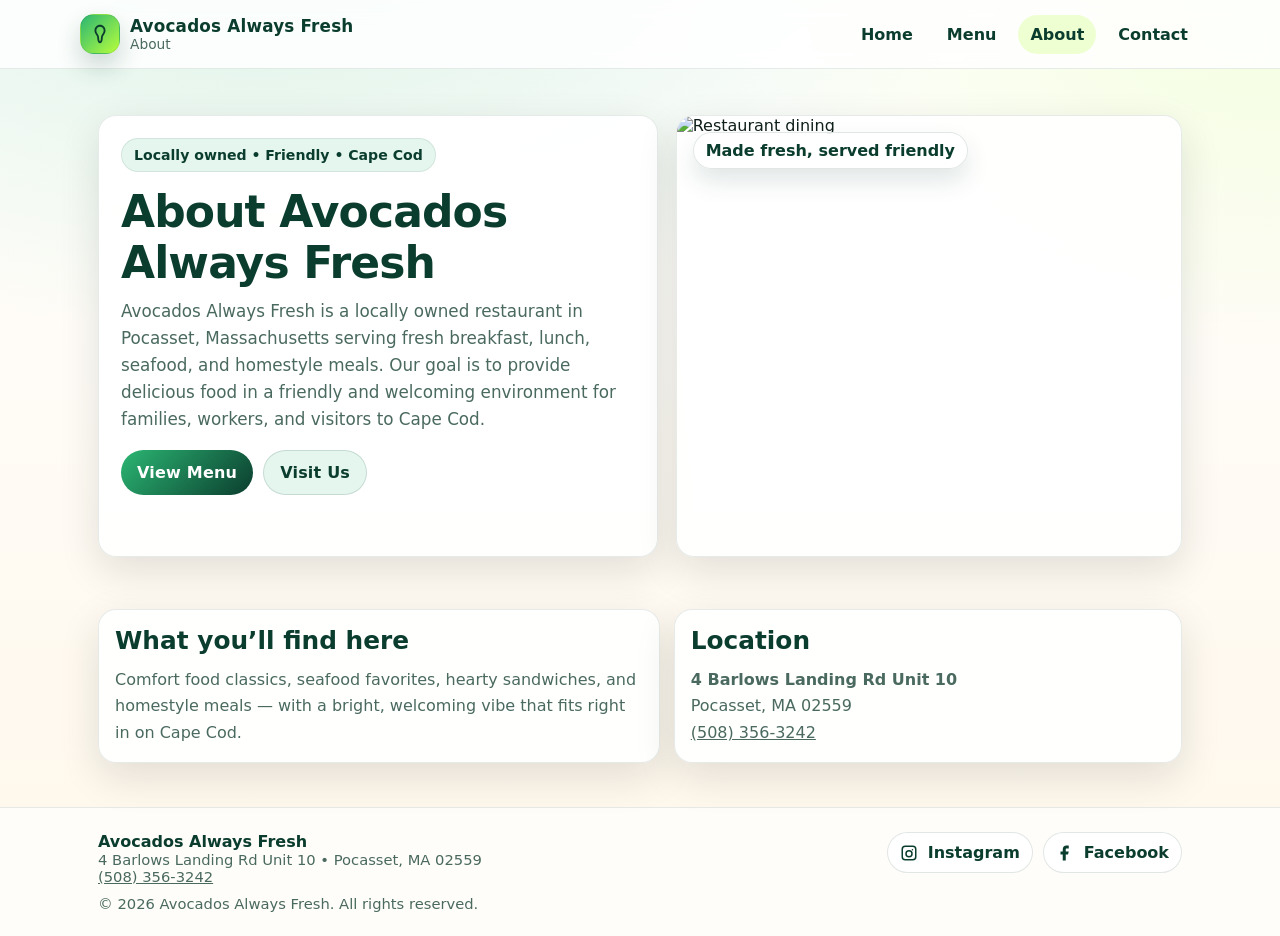
==== about.html @ b9e70e14 "Initial Avocados Always Fresh website" ====
<!doctype html>
<html lang="en">
<head>
  <meta charset="utf-8" />
  <meta name="viewport" content="width=device-width, initial-scale=1" />
  <title>About | Avocados Always Fresh</title>
  <meta name="description" content="Avocados Always Fresh is a locally owned restaurant in Pocasset, MA serving breakfast, lunch, seafood, and homestyle meals." />
  <meta name="theme-color" content="#2bb673" />
  <link rel="stylesheet" href="styles.css" />
</head>
<body>
  <header class="site-header">
    <div class="container header-inner">
      <a class="brand" href="index.html" aria-label="Avocados Always Fresh home">
        <span class="brand-mark" aria-hidden="true">
          <svg viewBox="0 0 24 24"><path d="M12 2c3.4 0 6 2.8 6 6.2 0 1.7-.7 3.3-1.7 4.6-.7.9-1.3 2.1-1.3 3.7 0 3.4-1.5 5.5-3 5.5s-3-2.1-3-5.5c0-1.6-.6-2.8-1.3-3.7C6.7 11.5 6 9.9 6 8.2 6 4.8 8.6 2 12 2zm0 2C9.7 4 8 5.8 8 8.2c0 1.3.6 2.5 1.3 3.4 1 1.3 1.7 2.9 1.7 4.9 0 2.1.8 3.5 1 3.5s1-1.4 1-3.5c0-2 .7-3.6 1.7-4.9.7-.9 1.3-2.1 1.3-3.4C16 5.8 14.3 4 12 4z"/></svg>
        </span>
        <span class="brand-title"><strong>Avocados Always Fresh</strong><span>About</span></span>
      </a>

      <nav class="nav" aria-label="Primary">
        <ul>
          <li><a data-nav href="index.html">Home</a></li>
          <li><a data-nav href="menu.html">Menu</a></li>
          <li><a data-nav href="about.html">About</a></li>
          <li><a data-nav href="contact.html">Contact</a></li>
        </ul>
      </nav>

      <button class="nav-toggle" aria-label="Open menu" aria-expanded="false">
        <svg viewBox="0 0 24 24"><path d="M4 7h16v2H4V7zm0 8h16v2H4v-2zm0-4h16v2H4v-2z"/></svg>
      </button>
    </div>

    <div class="nav-drawer" role="dialog" aria-label="Mobile navigation">
      <div class="container drawer-inner">
        <a data-nav href="index.html">Home</a>
        <a data-nav href="menu.html">Menu</a>
        <a data-nav href="about.html">About</a>
        <a data-nav href="contact.html">Contact</a>
      </div>
    </div>
  </header>

  <main>
    <section class="hero">
      <div class="container hero-grid">
        <div class="card">
          <div class="hero-copy">
            <div class="kicker">Locally owned • Friendly • Cape Cod</div>
            <h1 class="h1">About Avocados Always Fresh</h1>
            <p class="lede">Avocados Always Fresh is a locally owned restaurant in Pocasset, Massachusetts serving fresh breakfast, lunch, seafood, and homestyle meals. Our goal is to provide delicious food in a friendly and welcoming environment for families, workers, and visitors to Cape Cod.</p>
            <div class="btn-row">
              <a class="btn btn-primary" href="menu.html">View Menu</a>
              <a class="btn btn-ghost" href="contact.html">Visit Us</a>
            </div>
          </div>
        </div>
        <div class="card hero-media hero-media-wrap">
          <div class="badge">Made fresh, served friendly</div>
          <img loading="eager" alt="Restaurant dining" src="https://source.unsplash.com/featured/1200x900?restaurant,diner" />
        </div>
      </div>
    </section>

    <section class="section">
      <div class="container split">
        <div class="card card-pad">
          <h2>What you’ll find here</h2>
          <p>Comfort food classics, seafood favorites, hearty sandwiches, and homestyle meals — with a bright, welcoming vibe that fits right in on Cape Cod.</p>
        </div>
        <div class="card card-pad">
          <h2>Location</h2>
          <p><strong>4 Barlows Landing Rd Unit 10</strong><br>Pocasset, MA 02559<br><a href="tel:+15083563242">(508) 356-3242</a></p>
        </div>
      </div>
    </section>
  </main>

  <footer class="site-footer">
    <div class="container footer-inner">
      <div class="footer-meta">
        <strong>Avocados Always Fresh</strong>
        <div class="smallprint">4 Barlows Landing Rd Unit 10 • Pocasset, MA 02559</div>
        <div class="smallprint"><a href="tel:+15083563242">(508) 356-3242</a></div>
      </div>
      <div class="footer-links" aria-label="Social links">
        <a class="icon-btn" href="#" aria-label="Instagram (placeholder)">
          <svg viewBox="0 0 24 24"><path d="M7 2h10a5 5 0 0 1 5 5v10a5 5 0 0 1-5 5H7a5 5 0 0 1-5-5V7a5 5 0 0 1 5-5zm10 2H7a3 3 0 0 0-3 3v10a3 3 0 0 0 3 3h10a3 3 0 0 0 3-3V7a3 3 0 0 0-3-3zm-5 4a5 5 0 1 1 0 10 5 5 0  0 1 0-10zm0 2a3 3 0 1 0 0 6 3 3 0 0 0 0-6zm5.6-2.2a1 1 0 1 1-2 0 1 1 0 0 1 2 0z"/></svg>
          Instagram
        </a>
        <a class="icon-btn" href="#" aria-label="Facebook (placeholder)">
          <svg viewBox="0 0 24 24"><path d="M13 22v-8h3l1-4h-4V7.5c0-1.1.4-1.5 1.5-1.5H17V2h-3c-3.1 0-5 1.9-5 5.3V10H6v4h3v8h4z"/></svg>
          Facebook
        </a>
      </div>
    </div>
    <div class="container" style="margin-top:10px">
      <div class="smallprint">© <span id="y"></span> Avocados Always Fresh. All rights reserved.</div>
    </div>
  </footer>

  <script>document.getElementById('y').textContent = new Date().getFullYear();</script>
  <script src="script.js"></script>
</body>
</html>
---- styles.css ----
/* Avocados Always Fresh — Cape Cod casual restaurant */
:root{
  --green:#2bb673;
  --deep:#0b3d2e;
  --mint:#d9fff0;
  --lime:#b7ff3c;
  --white:#ffffff;
  --sand:#fff7ea;
  --ink:#0f1f1a;
  --muted:#4a6a5f;
  --card: rgba(255,255,255,.92);
  --shadow: 0 14px 40px rgba(15,31,26,.12);
  --radius: 18px;
  --max: 1120px;
}
*{box-sizing:border-box}
html{scroll-behavior:smooth}
body{
  margin:0;
  font-family: ui-sans-serif, system-ui, -apple-system, Segoe UI, Roboto, Helvetica, Arial;
  color:var(--ink);
  background:
    radial-gradient(1200px 700px at 20% -10%, rgba(43,182,115,.18), transparent 62%),
    radial-gradient(900px 600px at 100% 0%, rgba(183,255,60,.16), transparent 60%),
    linear-gradient(180deg, var(--white), var(--sand));
}
img{max-width:100%; height:auto; display:block}
a{color:inherit}
.container{max-width:var(--max); margin:0 auto; padding:0 18px}

/* Header */
.site-header{
  position:sticky; top:0; z-index:50;
  background: rgba(255,255,255,.82);
  backdrop-filter: blur(10px);
  border-bottom: 1px solid rgba(11,61,46,.10);
}
.header-inner{display:flex; align-items:center; justify-content:space-between; gap:14px; padding:14px 0}
.brand{display:flex; gap:10px; align-items:center; text-decoration:none}
.brand-mark{
  width:40px; height:40px; border-radius:14px;
  background: linear-gradient(135deg, var(--green), var(--lime));
  box-shadow: 0 12px 24px rgba(11,61,46,.20);
  display:grid; place-items:center;
  border:1px solid rgba(11,61,46,.10);
}
.brand-mark svg{width:22px; height:22px; fill:var(--deep)}
.brand-title strong{display:block; font-size:1.05rem; letter-spacing:.2px; color:var(--deep)}
.brand-title span{display:block; font-size:.86rem; color:var(--muted)}

.nav-toggle{
  width:44px; height:44px;
  border-radius:14px;
  border:1px solid rgba(11,61,46,.14);
  background:#fff;
  box-shadow: 0 10px 22px rgba(11,61,46,.08);
  display:inline-flex; align-items:center; justify-content:center;
}
.nav-toggle svg{width:22px; height:22px; fill:var(--deep)}

.nav{display:none}
.nav ul{margin:0; padding:0; list-style:none; display:flex; gap:10px; align-items:center}
.nav a{
  text-decoration:none;
  display:inline-flex; align-items:center; gap:8px;
  padding:10px 12px;
  border-radius:999px;
  font-weight:800;
  color:var(--deep);
}
.nav a:hover{background: rgba(43,182,115,.12)}
.nav a[aria-current="page"]{background: rgba(183,255,60,.22)}

.nav-drawer{display:none; border-top:1px solid rgba(11,61,46,.10); background: rgba(255,255,255,.94)}
.nav-drawer.open{display:block}
.nav-drawer .drawer-inner{padding:10px 0 14px}
.nav-drawer a{display:block; padding:14px 10px; border-radius:14px; text-decoration:none; font-weight:800; color:var(--deep)}
.nav-drawer a:hover{background: rgba(43,182,115,.12)}

@media (min-width: 860px){
  .nav{display:block}
  .nav-toggle{display:none}
  .nav-drawer{display:none !important}
}

/* Hero */
.hero{padding:34px 0 18px}
.hero-grid{display:grid; grid-template-columns:1fr; gap:18px; align-items:stretch}
.card{
  background: var(--card);
  border:1px solid rgba(11,61,46,.10);
  border-radius: var(--radius);
  box-shadow: var(--shadow);
}
.hero-copy{padding:22px}
.kicker{
  display:inline-flex; align-items:center; gap:10px;
  padding:8px 12px;
  border-radius:999px;
  background: rgba(43,182,115,.12);
  border:1px solid rgba(11,61,46,.09);
  color:var(--deep);
  font-weight:900;
  font-size:.88rem;
}
.h1{margin:14px 0 10px; font-size:2.25rem; letter-spacing:-.02em; color:var(--deep)}
.lede{margin:0 0 18px; color:var(--muted); line-height:1.6; font-size:1.05rem}

.btn-row{display:flex; flex-wrap:wrap; gap:10px}
.btn{
  appearance:none; border:0; cursor:pointer;
  display:inline-flex; align-items:center; justify-content:center;
  padding:12px 16px;
  border-radius:999px;
  text-decoration:none;
  font-weight:900;
  letter-spacing:.2px;
  transition: transform .06s ease, filter .15s ease, background .15s ease;
}
.btn:active{transform: translateY(1px)}
.btn-primary{background: linear-gradient(135deg, var(--green), var(--deep)); color:#fff}
.btn-primary:hover{filter: brightness(1.05)}
.btn-ghost{background: rgba(43,182,115,.12); border:1px solid rgba(11,61,46,.14); color:var(--deep)}
.btn-ghost:hover{background: rgba(43,182,115,.18)}

.hero-media{overflow:hidden}
.hero-media img{width:100%; height:100%; object-fit:cover; min-height:320px}
.hero-media .badge{
  position:absolute; left:16px; top:16px;
  background: rgba(255,255,255,.92);
  border:1px solid rgba(11,61,46,.12);
  border-radius:999px;
  padding:8px 12px;
  font-weight:900;
  color:var(--deep);
  box-shadow: 0 12px 24px rgba(11,61,46,.12);
}
.hero-media-wrap{position:relative}

@media (min-width: 920px){
  .hero{padding:46px 0 22px}
  .hero-grid{grid-template-columns: 1.05fr .95fr}
  .h1{font-size:2.75rem}
  .hero-media img{min-height: 440px}
}

/* Sections */
.section{padding:18px 0}
.section h2{margin:0 0 12px; font-size:1.55rem; color:var(--deep)}
.section p{margin:0; color:var(--muted); line-height:1.65}

.cards{display:grid; grid-template-columns:1fr; gap:12px; margin-top:12px}
.card-pad{padding:16px}
.card h3{margin:0 0 6px; color:var(--deep); font-size:1.08rem}
.small{font-size:.96rem}

@media (min-width: 820px){
  .cards{grid-template-columns: repeat(3, 1fr)}
}

/* Menu */
.menu-grid{display:grid; grid-template-columns:1fr; gap:14px; margin-top:12px}
.menu-group header{display:flex; justify-content:space-between; align-items:baseline; gap:10px; margin-bottom:10px}
.menu-group header h3{margin:0; color:var(--deep); font-size:1.12rem}
.menu-group header span{color:var(--muted); font-weight:800; font-size:.92rem}
.menu-list{margin:0; padding:0; list-style:none; display:grid; grid-template-columns:1fr; gap:8px}
.menu-item{
  padding:10px 12px;
  border-radius:14px;
  background: rgba(217,255,240,.55);
  border:1px solid rgba(11,61,46,.08);
  display:flex; align-items:center; justify-content:space-between; gap:12px;
}
.menu-item strong{color:var(--ink)}
.menu-item em{font-style:normal; color:var(--muted); font-weight:900}
@media (min-width: 920px){
  .menu-grid{grid-template-columns: repeat(2, 1fr)}
}

/* Map */
.map-embed{width:100%; aspect-ratio: 16/10; border:0; border-radius: var(--radius); box-shadow: var(--shadow)}

/* Form */
form{display:grid; gap:10px; margin-top:10px}
label{font-weight:900; color:var(--deep)}
input, textarea{
  width:100%;
  padding:12px;
  border-radius:14px;
  border:1px solid rgba(11,61,46,.14);
  background: rgba(255,255,255,.95);
  font: inherit;
}
textarea{min-height:120px; resize:vertical}
.form-row{display:grid; gap:10px}
@media (min-width: 720px){
  .form-row{grid-template-columns: 1fr 1fr}
}

/* Footer */
.site-footer{margin-top:26px; padding:24px 0; border-top:1px solid rgba(11,61,46,.10); background: rgba(255,255,255,.72)}
.footer-inner{display:flex; flex-direction:column; gap:14px}
.footer-meta strong{color:var(--deep)}
.footer-links{display:flex; flex-wrap:wrap; gap:10px}
.icon-btn{
  display:inline-flex; align-items:center; gap:10px;
  padding:10px 12px;
  border-radius:999px;
  border:1px solid rgba(11,61,46,.12);
  background:#fff;
  text-decoration:none;
  font-weight:900;
  color:var(--deep);
}
.icon-btn svg{width:18px; height:18px; fill:var(--deep)}
.smallprint{color:var(--muted); font-size:.92rem}

@media (min-width: 920px){
  .footer-inner{flex-direction:row; align-items:flex-start; justify-content:space-between}
  .footer-meta{max-width:560px}
}

/* Utility */
.split{display:grid; grid-template-columns:1fr; gap:14px; margin-top:12px}
@media (min-width: 920px){
  .split{grid-template-columns: 1.05fr .95fr}
}
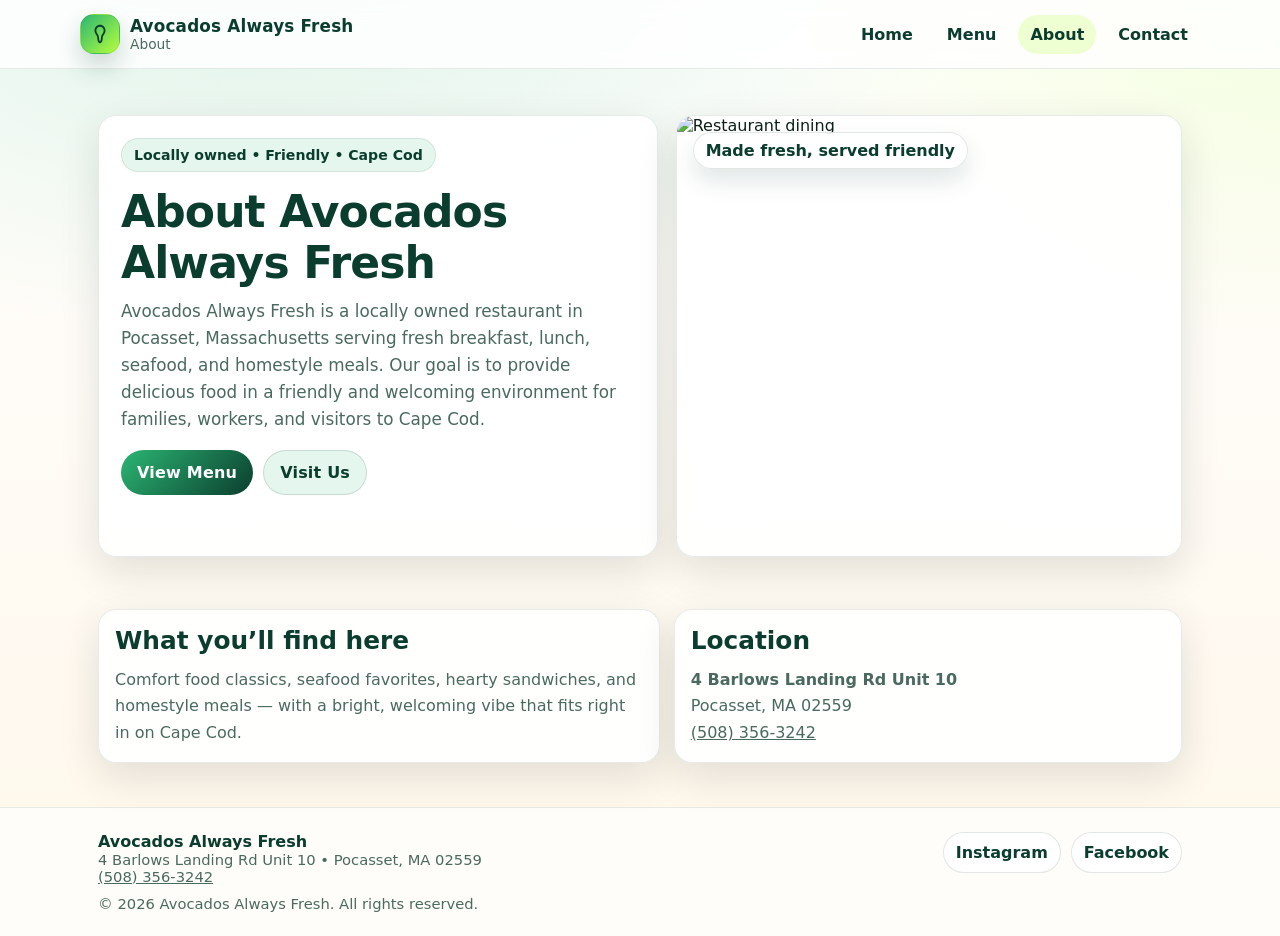
==== commit 4ce308d9: "Replace placeholder social links with actual URLs Updated social media links in the footer to point " ====
--- a/about.html
+++ b/about.html
@@ -84,16 +84,23 @@
         <div class="smallprint">4 Barlows Landing Rd Unit 10 • Pocasset, MA 02559</div>
         <div class="smallprint"><a href="tel:+15083563242">(508) 356-3242</a></div>
       </div>
-      <div class="footer-links" aria-label="Social links">
-        <a class="icon-btn" href="#" aria-label="Instagram (placeholder)">
-          <svg viewBox="0 0 24 24"><path d="M7 2h10a5 5 0 0 1 5 5v10a5 5 0 0 1-5 5H7a5 5 0 0 1-5-5V7a5 5 0 0 1 5-5zm10 2H7a3 3 0 0 0-3 3v10a3 3 0 0 0 3 3h10a3 3 0 0 0 3-3V7a3 3 0 0 0-3-3zm-5 4a5 5 0 1 1 0 10 5 5 0  0 1 0-10zm0 2a3 3 0 1 0 0 6 3 3 0 0 0 0-6zm5.6-2.2a1 1 0 1 1-2 0 1 1 0 0 1 2 0z"/></svg>
-          Instagram
-        </a>
-        <a class="icon-btn" href="#" aria-label="Facebook (placeholder)">
-          <svg viewBox="0 0 24 24"><path d="M13 22v-8h3l1-4h-4V7.5c0-1.1.4-1.5 1.5-1.5H17V2h-3c-3.1 0-5 1.9-5 5.3V10H6v4h3v8h4z"/></svg>
-          Facebook
-        </a>
-      </div>
+    <div class="footer-links" aria-label="Social links">
+
+  <a class="icon-btn"
+     href="https://www.instagram.com/avocadoscapecod/"
+     target="_blank"
+     rel="noopener noreferrer">
+    Instagram
+  </a>
+
+  <a class="icon-btn"
+     href="https://www.facebook.com/p/Avocados-Cape-Cod-100057155391975/"
+     target="_blank"
+     rel="noopener noreferrer">
+    Facebook
+  </a>
+
+</div>
     </div>
     <div class="container" style="margin-top:10px">
       <div class="smallprint">© <span id="y"></span> Avocados Always Fresh. All rights reserved.</div>
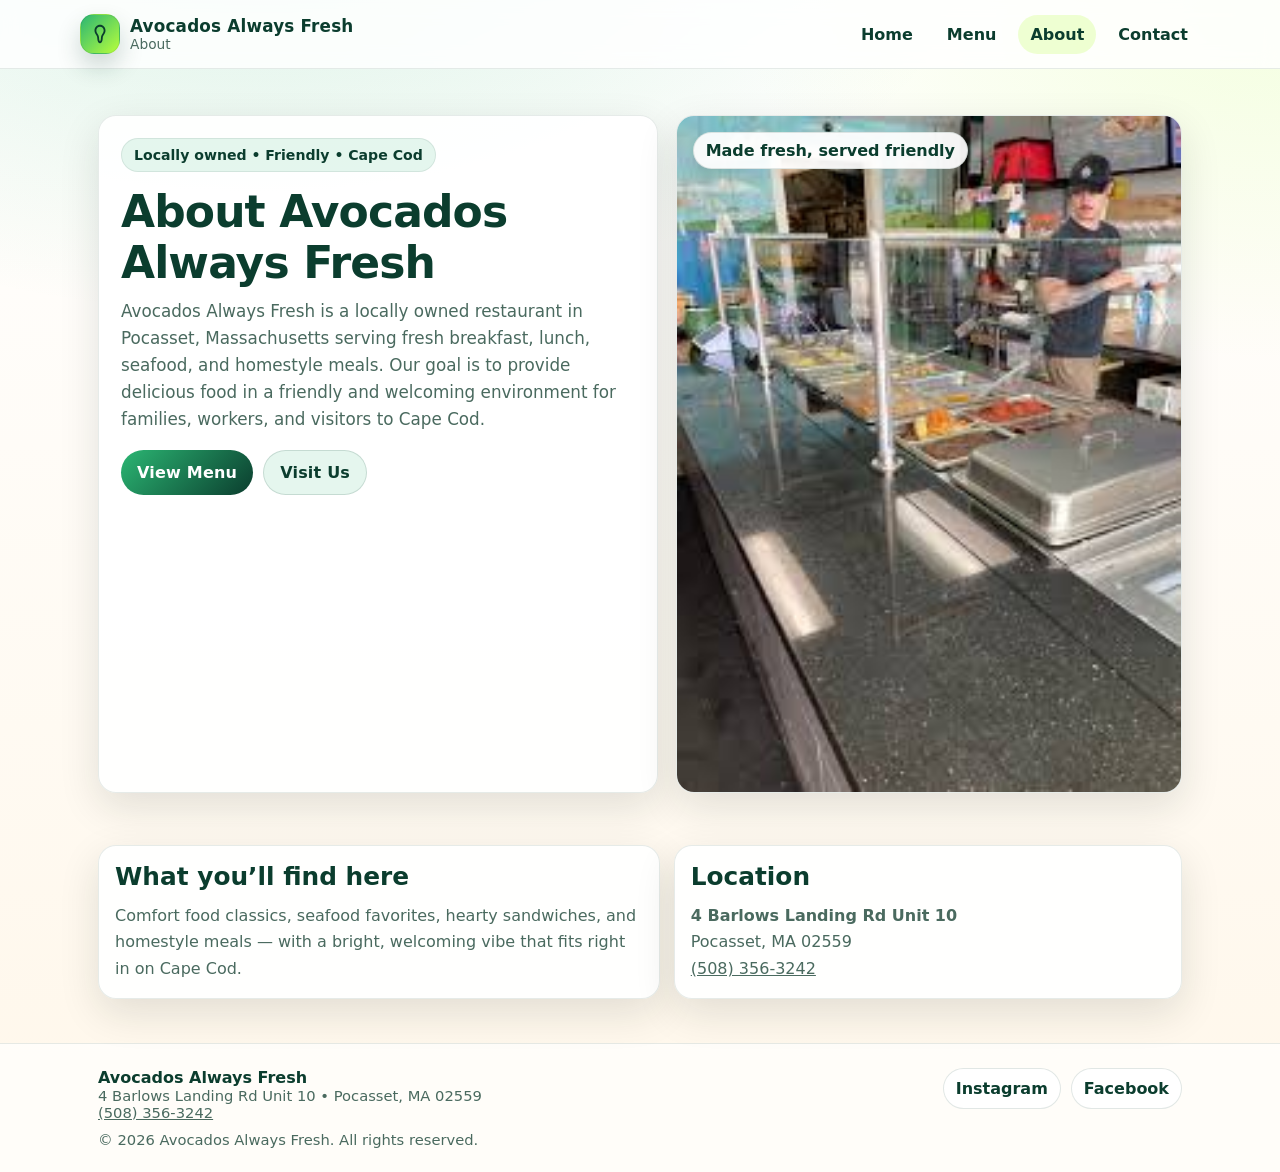
==== commit e8270404: "Use local assets for all hero images and preserve aspect ratio" ====
--- a/about.html
+++ b/about.html
@@ -58,7 +58,7 @@
         </div>
         <div class="card hero-media hero-media-wrap">
           <div class="badge">Made fresh, served friendly</div>
-          <img loading="eager" alt="Restaurant dining" src="https://source.unsplash.com/featured/1200x900?restaurant,diner" />
+          <img loading="eager" alt="Avocados Always Fresh" src="assets/img/contact-hero.jpg" />
         </div>
       </div>
     </section>
--- a/styles.css
+++ b/styles.css
@@ -124,7 +124,7 @@
 .btn-ghost:hover{background: rgba(43,182,115,.18)}
 
 .hero-media{overflow:hidden}
-.hero-media img{width:100%; height:100%; object-fit:cover; min-height:320px}
+.hero-media img{width:100%; height:auto; object-fit:contain}
 .hero-media .badge{
   position:absolute; left:16px; top:16px;
   background: rgba(255,255,255,.92);
@@ -141,8 +141,8 @@
   .hero{padding:46px 0 22px}
   .hero-grid{grid-template-columns: 1.05fr .95fr}
   .h1{font-size:2.75rem}
-  .hero-media img{min-height: 440px}
-}
+}
+
 
 /* Sections */
 .section{padding:18px 0}
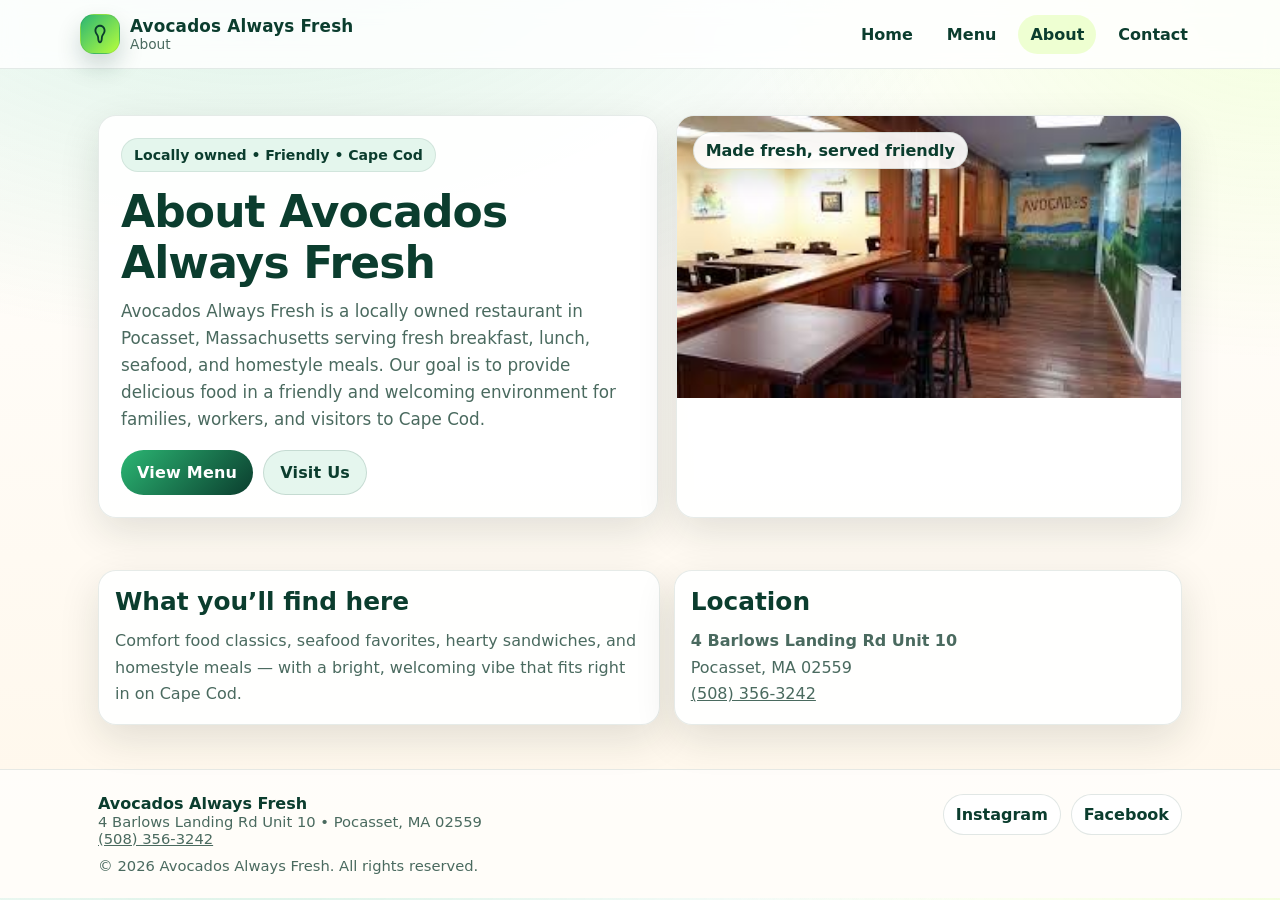
==== commit 4df44dee: "Update hero image source in about.html" ====
--- a/about.html
+++ b/about.html
@@ -58,7 +58,7 @@
         </div>
         <div class="card hero-media hero-media-wrap">
           <div class="badge">Made fresh, served friendly</div>
-          <img loading="eager" alt="Avocados Always Fresh" src="assets/img/contact-hero.jpg" />
+          <img loading="eager" alt="Avocados Always Fresh" src="assets/img/download.jpg" />
         </div>
       </div>
     </section>
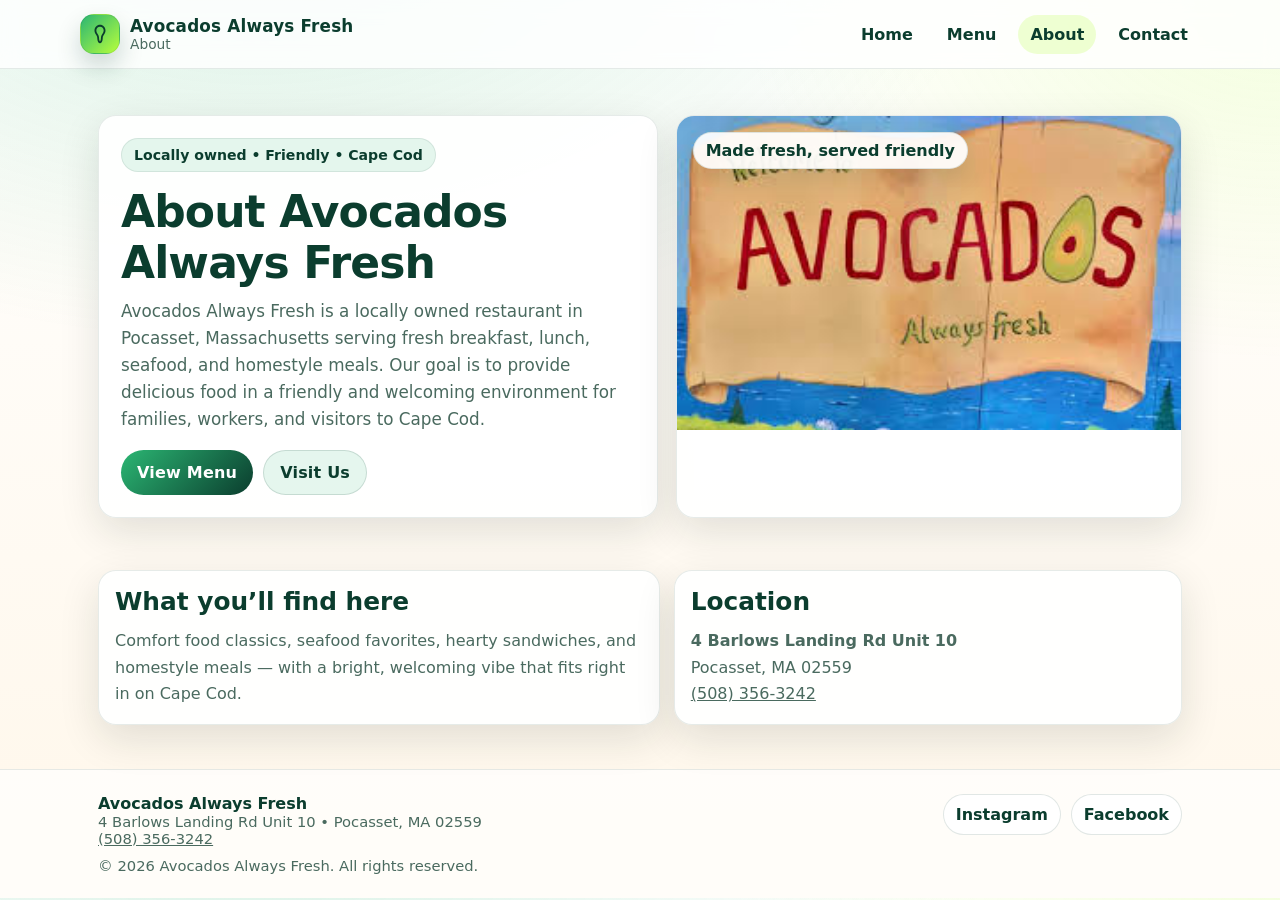
==== commit 0f12555d: "Add named hero images and update page assignments" ====
--- a/about.html
+++ b/about.html
@@ -58,7 +58,7 @@
         </div>
         <div class="card hero-media hero-media-wrap">
           <div class="badge">Made fresh, served friendly</div>
-          <img loading="eager" alt="Avocados Always Fresh" src="assets/img/download.jpg" />
+          <img loading="eager" alt="Avocados Always Fresh" src="assets/img/home-hero.jpg" />
         </div>
       </div>
     </section>
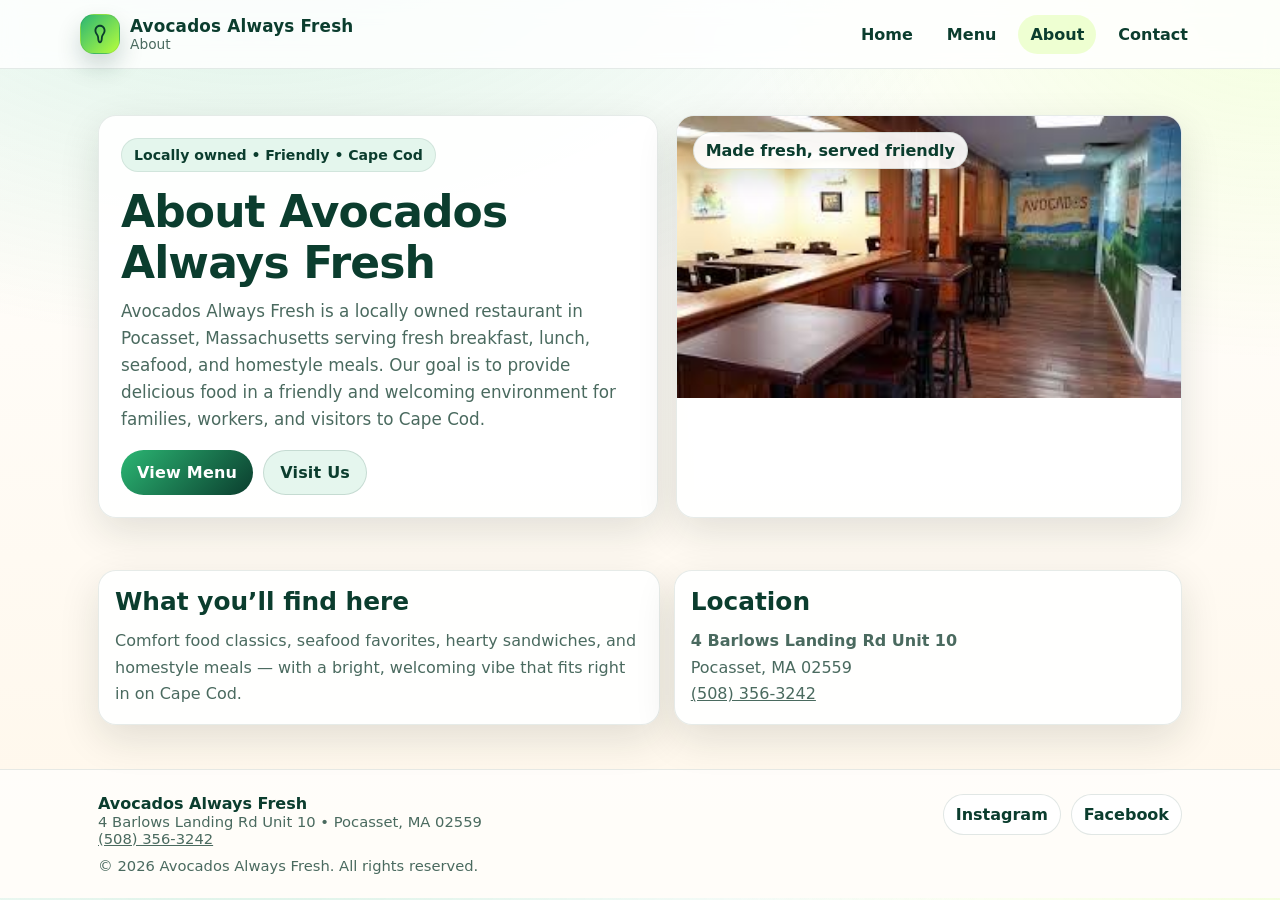
==== commit 57abdc53: "Update hero image source in about.html" ====
--- a/about.html
+++ b/about.html
@@ -58,7 +58,7 @@
         </div>
         <div class="card hero-media hero-media-wrap">
           <div class="badge">Made fresh, served friendly</div>
-          <img loading="eager" alt="Avocados Always Fresh" src="assets/img/home-hero.jpg" />
+          <img loading="eager" alt="Avocados Always Fresh" src="assets/img/avocado.jpg" />
         </div>
       </div>
     </section>
